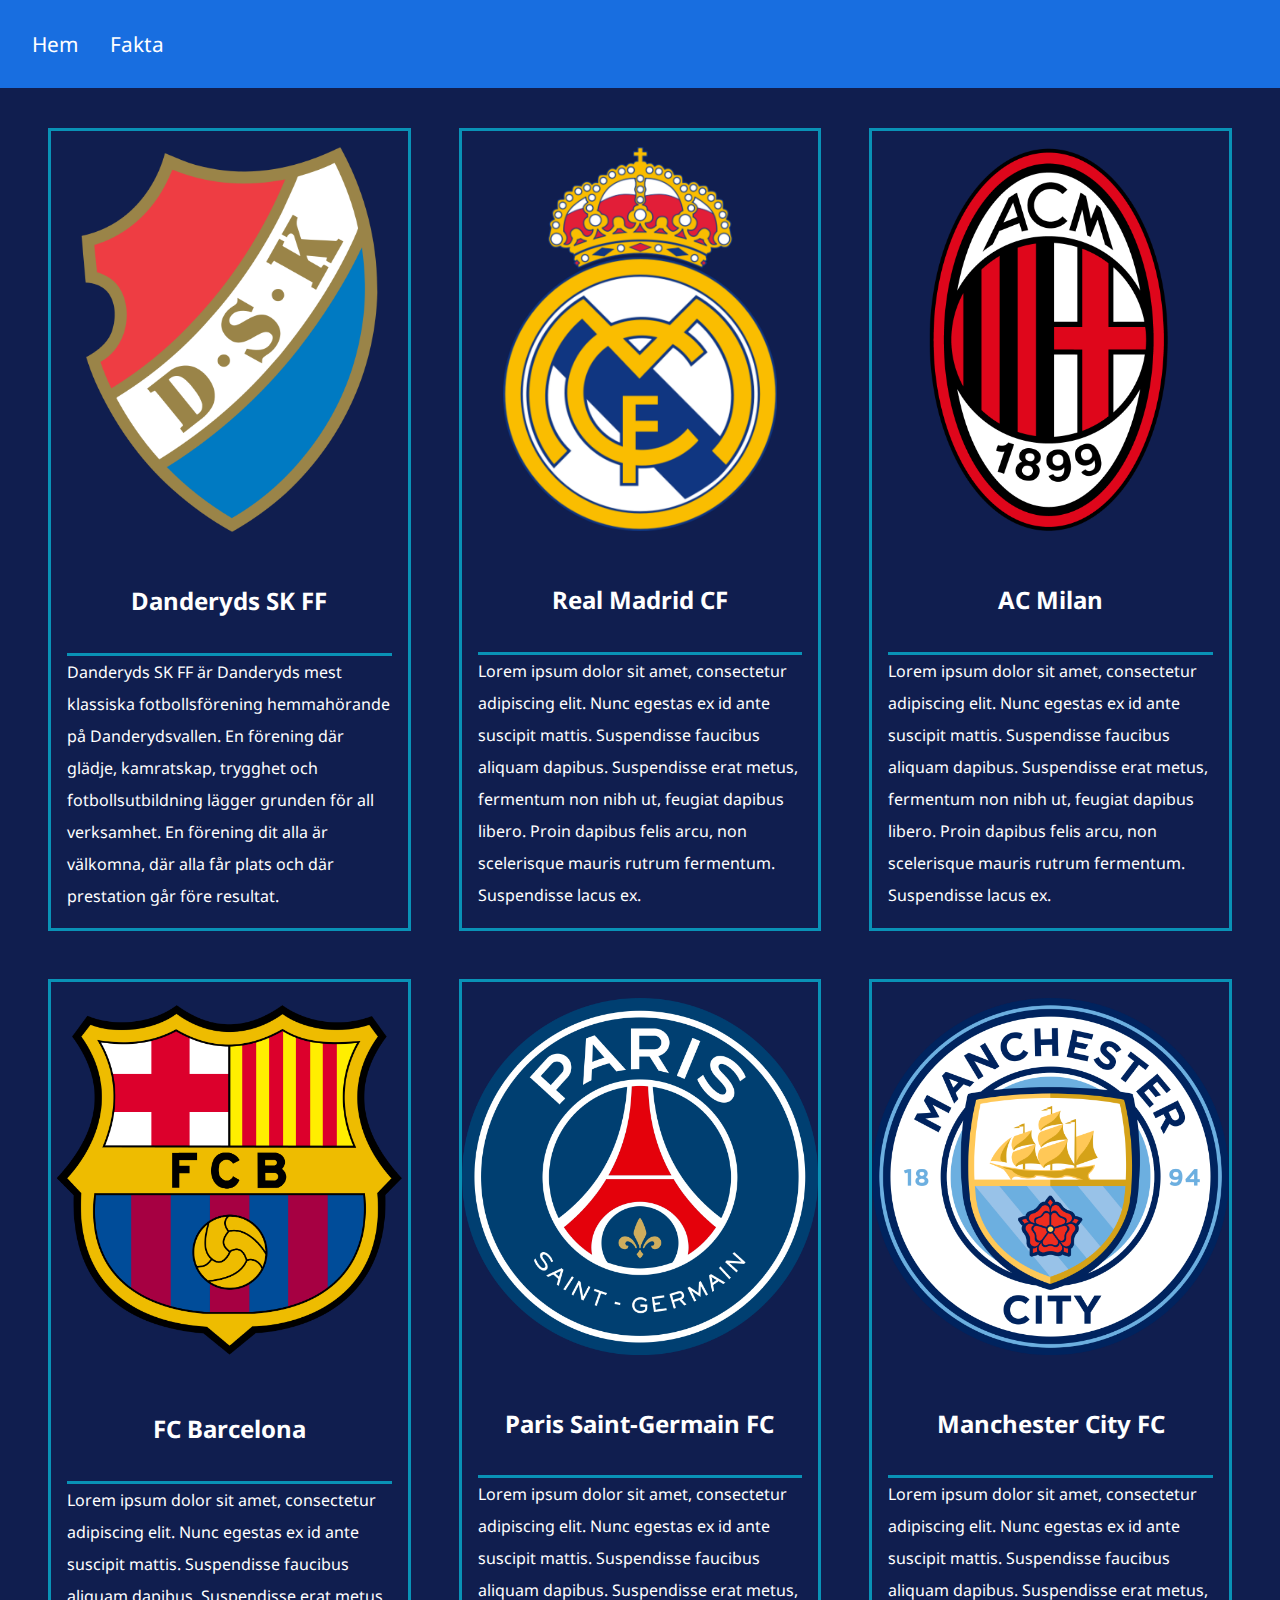
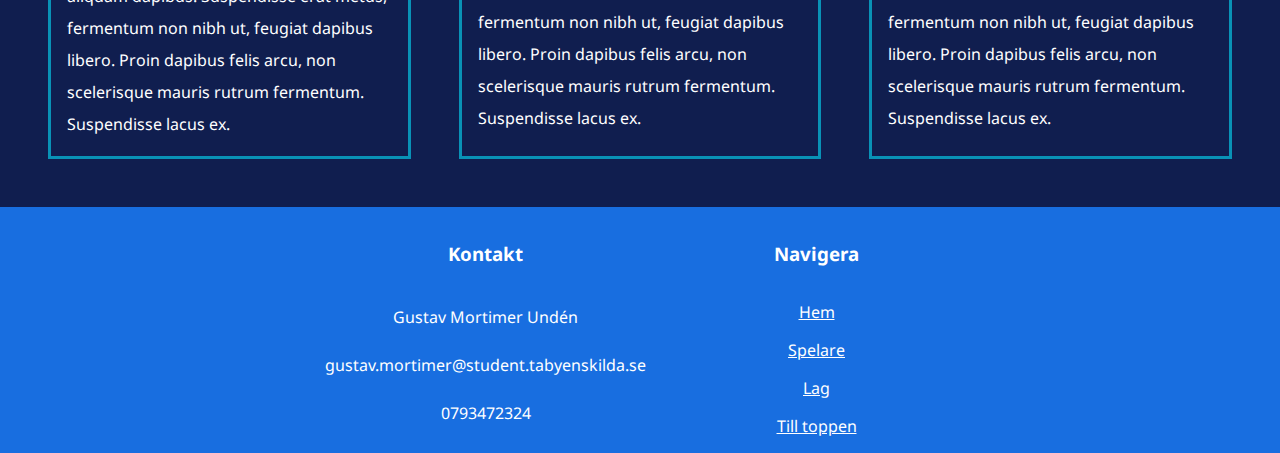
==== lag.html @ 2da06d67 "hvj" ====
<!DOCTYPE html>
<html lang="sv" >
  <head>
    <meta charset="utf-8">
    <meta name="viewport" content="width=device-width, initial-scale=1">
    <link rel="stylesheet" type="text/css" href="css/style.css">
    <link rel="stylesheet" type="text/css" href="css/grid.css">
    <link rel="icon" href="img/fotboll.png">
    <link rel="preconnect" href="https://fonts.googleapis.com">
    <link rel="preconnect" href="https://fonts.gstatic.com" crossorigin>
    <link href="https://fonts.googleapis.com/css2?family=Noto+Sans&display=swap" rel="stylesheet">
    <title>Fotboll</title>
  </head>

<body>
  <div id="top"></div>
  <header>
    <ul>
      <li><a href="index.html">Hem</a></li>
      <li class="dropdown">
        <a href="javascript:void(0)" class="dropbtn">Fakta</a>
        <div class="dropdown-content">
          <a href="spelare.html">Spelare</a>
          <a href="lag.html">Lag</a>
        </div>
      </li>
    </ul>
  </header>
  <div class="container2">
    <div><a href="https://www.svenskalag.se/dsk-fotboll"> <img src="img/dsk.png" alt="" class="center" class"bilder"></a>
    <h2>Danderyds SK FF</h2>
    <p>Danderyds SK FF är Danderyds mest klassiska fotbollsförening hemmahörande på Danderydsvallen. En förening där glädje, kamratskap, trygghet och fotbollsutbildning lägger grunden för all verksamhet. En förening dit alla är välkomna, där alla får plats och där prestation går före resultat. </p></div>

    <div><a href="https://www.realmadrid.com/"> <img src="img/realmadrid.png" title="CC BY-SA 4.0" alt="" id="real" class="center" class"bilder"></a>
    <h2>Real Madrid CF</h2>
    <p>Lorem ipsum dolor sit amet, consectetur adipiscing elit. Nunc egestas ex id ante suscipit mattis. Suspendisse faucibus aliquam dapibus. Suspendisse erat metus, fermentum non nibh ut, feugiat dapibus libero. Proin dapibus felis arcu, non scelerisque mauris rutrum fermentum. Suspendisse lacus ex.</p></div>

    <div><a href="https://www.acmilan.com/en"> <img src="img/milan.png" alt="" id="milan" class="center"></a>
    <h2>AC Milan</h2>
    <p>Lorem ipsum dolor sit amet, consectetur adipiscing elit. Nunc egestas ex id ante suscipit mattis. Suspendisse faucibus aliquam dapibus. Suspendisse erat metus, fermentum non nibh ut, feugiat dapibus libero. Proin dapibus felis arcu, non scelerisque mauris rutrum fermentum. Suspendisse lacus ex.</p></div>

    <div><a href="https://www.fcbarcelona.com/en/"> <img src="img/barcelona.png" alt=""  class="center"></a>
    <h2>FC Barcelona</h2>
    <p>Lorem ipsum dolor sit amet, consectetur adipiscing elit. Nunc egestas ex id ante suscipit mattis. Suspendisse faucibus aliquam dapibus. Suspendisse erat metus, fermentum non nibh ut, feugiat dapibus libero. Proin dapibus felis arcu, non scelerisque mauris rutrum fermentum. Suspendisse lacus ex.</p></div>


    <div><a href="https://en.psg.fr/"> <img src="img/psg.png" alt=""  class="center" class"bilder"></a>
    <h2>Paris Saint-Germain FC</h2>
    <p>Lorem ipsum dolor sit amet, consectetur adipiscing elit. Nunc egestas ex id ante suscipit mattis. Suspendisse faucibus aliquam dapibus. Suspendisse erat metus, fermentum non nibh ut, feugiat dapibus libero. Proin dapibus felis arcu, non scelerisque mauris rutrum fermentum. Suspendisse lacus ex.</p></div>

    <div><a href="https://www.mancity.com/"> <img src="img/city.png" alt=""  class="center" class"bilder"></a>
    <h2>Manchester City FC</h2>
    <p>Lorem ipsum dolor sit amet, consectetur adipiscing elit. Nunc egestas ex id ante suscipit mattis. Suspendisse faucibus aliquam dapibus. Suspendisse erat metus, fermentum non nibh ut, feugiat dapibus libero. Proin dapibus felis arcu, non scelerisque mauris rutrum fermentum. Suspendisse lacus ex.</p></div>
  </div>

  <div class="footer">
    <div class="kontakt">
      <h3>Kontakt</h3>
      <p>Gustav Mortimer Undén</p>
      <p>gustav.mortimer@student.tabyenskilda.se</p>
      <p>0793472324</p>
    </div>

    <div class="navigera">
      <h3>Navigera</h3>
      <a href="index.html">Hem</a>
      <a href="spelare.html">Spelare</a>
      <a href="lag.html">Lag</a>
      <a href="#top">Till toppen</a>
    </div>

  </div>
</body>
---- css/style.css ----
body{
  padding: 0;
  margin: 0;
  background-color: rgb(16, 30, 79);
  font-family: 'Noto Sans', sans-serif;
}

header{
  background-color: rgb(24, 110, 224);
  margin-bottom: 1rem;
  display: block;
  position: fixed;
  width: 100%;
  text-align: center;
  font-size: 1.3rem;
}

h1, h2{
  color: white;
  padding: 1rem;
  text-align: center;
}

p{
  color: white;
  margin: 1rem;
  line-height: 2rem;
  font-size: 1rem;
}

h3{
  color: white;
  padding: 1rem;
}

a{
  color: white;
}

.bilder{
  width: 100%;
}

/*Styling för index.html*/
.container{
  padding: 1rem;
  padding-top: 8rem;
}

.container > .intro{
  background-color: rgba(0, 0, 0, 0.26)
}


/*Styling för lag.html*/
.container2, .container3{
  padding: 3rem;
  padding-top: 8rem;
}

.container2 > div:hover{
  background-color: rgb(255, 255, 255, 0.2);
}


.container2 > div > a > img{
  width: 100%;
}

.container2 > div > p{
  border-top: solid;
  border-color: rgb(9, 146, 182);
  border-width: 0.2rem;
}

.container2 > div{
  border: solid;
  border-color: rgb(9, 146, 182);
  border-width: 0.2rem;
}

.center{
  display: block;
  margin: auto;
  padding-top: 1rem;
  padding-bottom: 1rem;
  width: 50%;
}

#real{
  width: 77%;
}

#milan{
  width: 68%;
}

/*Styling för spelare.html*/
#zlatan, #lustig{
  width: 100%;
}

.zlatantext{
  background-color: rgba(0, 0, 0, 0.26);
  margin: 0;
  padding: 2rem;
}

.lustigtext{
  background-color: rgba(0, 0, 0, 0.26);
  margin: 0;
  padding: 2rem;
}

/*Styling för menu*/

ul {
  list-style-type: none;
  margin: 0;
  padding: 1rem;
  overflow: hidden;
}

li {
  float: left;
  color: white;
}

li a, .dropbtn {
  display: inline-block;
  color: white;
  text-align: center;
  padding: 14px 16px;
  text-decoration: none;
}

li a:hover, .dropdown:hover .dropbtn {
  background-color: rgb(24, 110, 200);
}

li.dropdown {
  display: inline-block;
}

.dropdown-content {
  display: none;
  position: absolute;
  background-color: white;
  min-width: 160px;
  box-shadow: 0px 8px 1px 0px rgba(0,0,0,0.2);
  z-index: 1;
}

.dropdown-content a {
  color: black;
  padding: 12px 16px;
  text-decoration: none;
  display: block;
  text-align: left;
}

.dropdown-content a:hover{
  background-color: #f1f1f1;
}

.dropdown:hover .dropdown-content {
  display: block;
}

/*styling för bildspel*/
.slideshow-container {
  max-width: 1000px;
  position: relative;
  margin: auto;
}

/*Gömmer bilderna*/
.mySlides {
  display: none;
}

/*knapparna som byter bild*/
.prev, .next {
  cursor: pointer;
  position: absolute;
  top: 50%;
  width: auto;
  margin-top: -22px;
  padding: 16px;
  color: white;
  font-weight: bold;
  font-size: 18px;
  transition: 0.6s ease;
  border-radius: 0 3px 3px 0;
  user-select: none;
}

/* positionerar "next" knappen till höger */
.next {
  right: 0;
  border-radius: 3px 0 0 3px;
}

/* hover effekt för knapparna */
.prev:hover, .next:hover {
  background-color: rgba(0,0,0,0.8);
}

/* bildtexterna */
.text {
  color: #f2f2f2;
  font-size: 15px;
  padding: 8px 12px;
  position: absolute;
  bottom: 8px;
  width: 100%;
  text-align: center;
}

/* nummer texterna */
.numbertext {
  color: #f2f2f2;
  font-size: 12px;
  padding: 8px 12px;
  position: absolute;
  top: 0;
}


.active, .dot:hover {
  background-color: #717171;
}

/* Gör att bilderna fadear */
.fade {
  animation-name: fade;
  animation-duration: 1.5s;
}

@keyframes fade {
  from {opacity: .4}
  to {opacity: 1}
}

/*Footer*/

.footer{
  background-color: rgb(24, 110, 224);
  position: sticky;
  width: 100%;
  z-index: 3;
  padding: 0;
  text-align: center;
}

.footer > a{
  padding: 1rem;
  padding-bottom: 0;
}

.footer > .navigera > a{
  display: block;
  margin: 1rem;¨
  text-align: center;
}
---- css/grid.css ----
header{
  grid-column: 1/-1;
  z-index: 2;
}

.container{
  display: grid;
  grid-template-columns: repeat(12, 1fr);
  grid-auto-rows: auto;
  grid-row-gap: 3rem;
}

.container > .intro{
  grid-column: 6/-1;
  grid-row: 1/2;
}

.container2{
  display: grid;
  grid-template-columns: repeat(3,1fr);
  grid-template-rows: repeat(auto-fit, minmax(1fr));
  grid-gap: 3rem;
}

.container3{
  display: grid;
  grid-row-gap: 3rem;
  grid-template-columns: repeat(3, 1fr);
  grid-template-rows: repeat(auto-fit, minmax(1fr));
}

.footer{
  display: grid;
  grid-template-columns: repeat(4, 1fr);
}

.kontakt{
  grid-column: 2/3;
}

.navigera{
  grid-column: 3/4;
}

#zlatan{
  grid-column:1/2;
}

#lustig{
  grid-column: 3/-1;
  grid-row: 2/3;
}

.lustigtext{
  grid-column: 1/3;
  grid-row: 2/3;
}

.zlatantext{
  grid-column: 2/-1;
  grid-row: 1/2;
}

.slideshow-container{
  grid-column: 1/6;
  grid-row: 1/2;
  z-index: 1;
}



@media only screen and (max-width: 750px){
  .container2 {display: grid;
  grid-template-columns: 1fr 1fr;}
  .container3 {display: grid;
  grid-template-columns: 1fr;
  }
  .zlatantext{
    grid-row: 2/3;
    grid-column: 1/2;
  }
  #lustig{
    grid-row: 3/4;
    grid-column: 1/2;
  }
  .lustigtext{
    grid-row: 4/5;
  }
}

@media only screen and (max-width: 490px){
  .container2 {display: grid;
  grid-template-columns: 1fr;}
}

@media only screen and (max-width: 900px){
  .container {display: grid;
  grid-template-columns: 1fr;}
  .slideshow-container{
    grid-row: 2/3;
  }
  .footer{
    display: grid;
    grid-template-columns: 1fr;
  }
  .kontakt{
    grid-column: 1/2;
    grid-row: 1/2;
  }
  .navigera{
    grid-column: 1/2;
    grid-row: 2/3;
  }
}
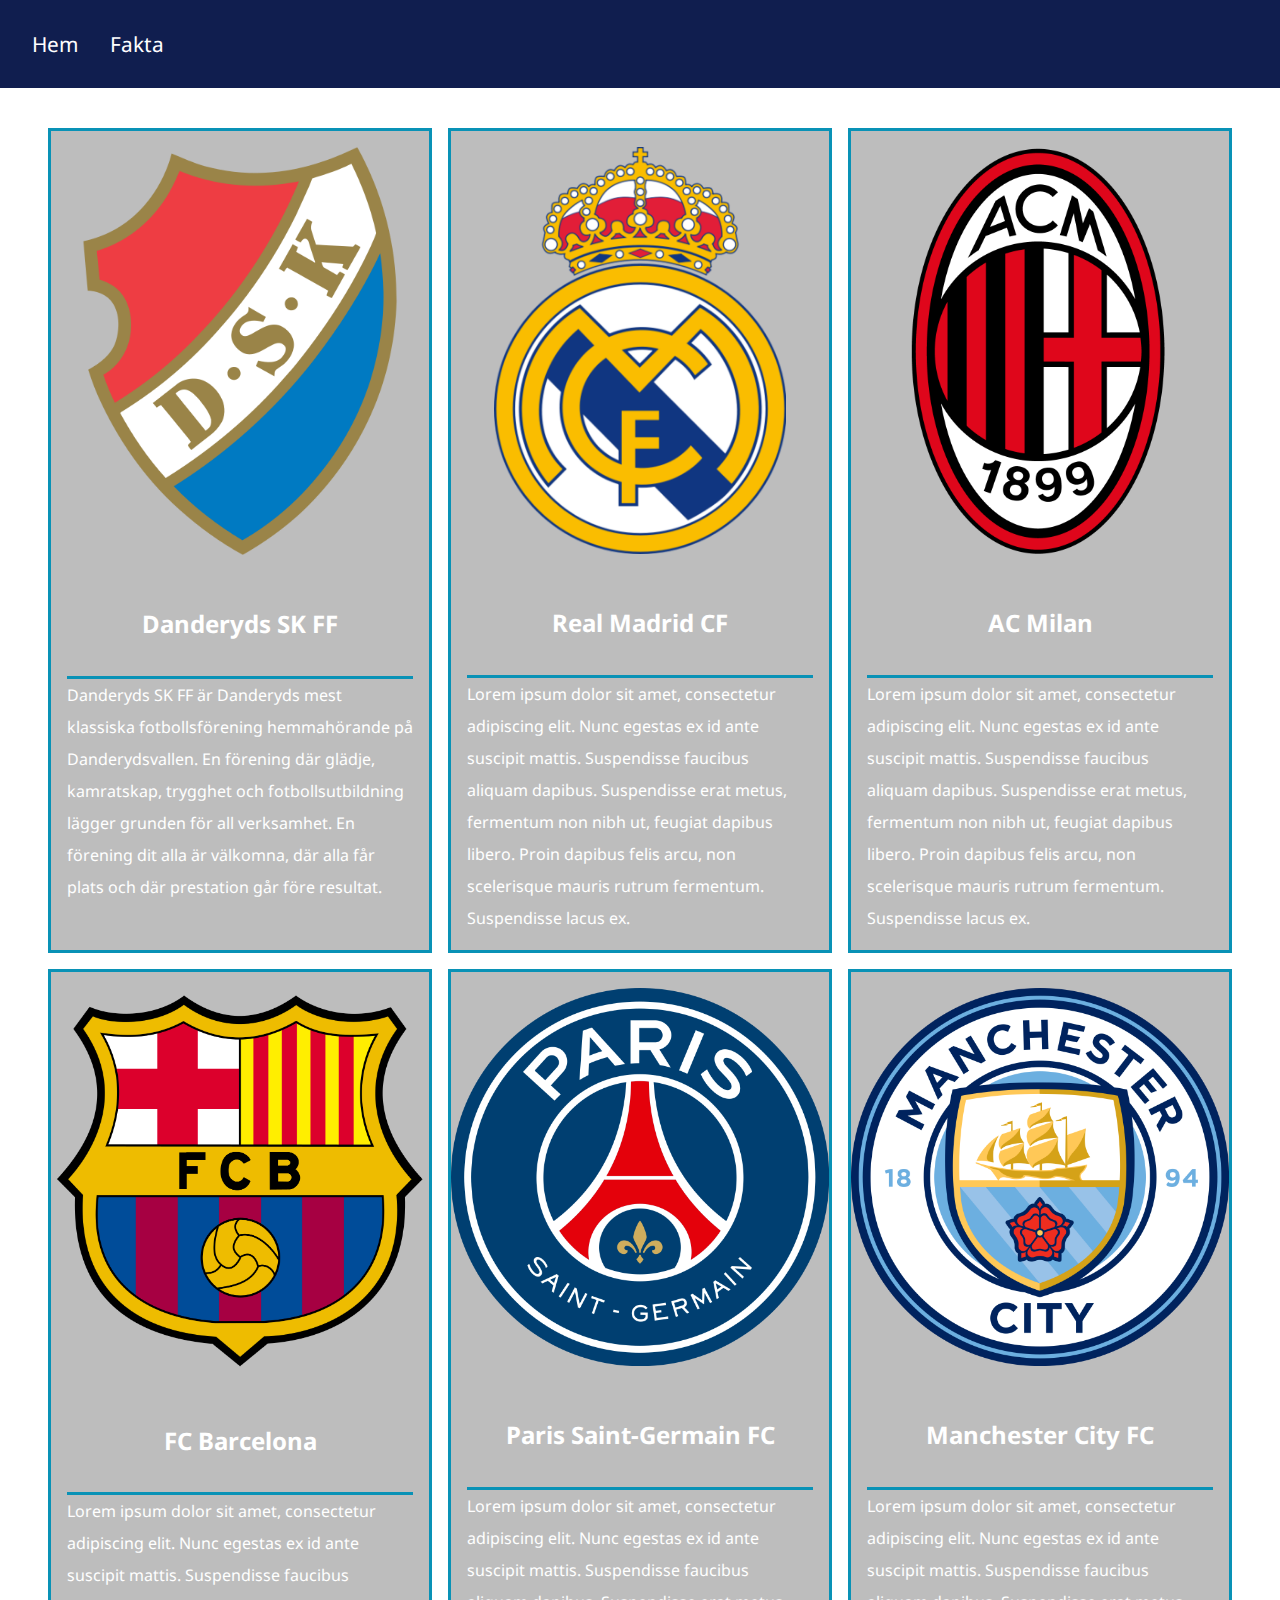
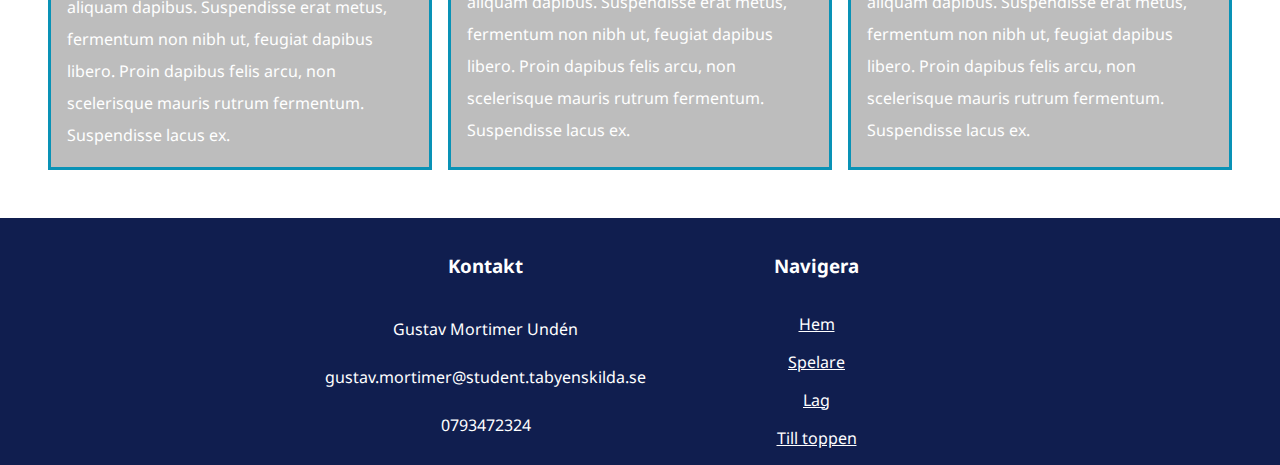
==== commit e5cfa65b: "grid-gap + padding" ====
--- a/lag.html
+++ b/lag.html
@@ -35,7 +35,7 @@
     <h2>Real Madrid CF</h2>
     <p>Lorem ipsum dolor sit amet, consectetur adipiscing elit. Nunc egestas ex id ante suscipit mattis. Suspendisse faucibus aliquam dapibus. Suspendisse erat metus, fermentum non nibh ut, feugiat dapibus libero. Proin dapibus felis arcu, non scelerisque mauris rutrum fermentum. Suspendisse lacus ex.</p></div>
 
-    <div><a href="https://www.acmilan.com/en"> <img src="img/milan.png" alt="" id="milan" class="center"></a>
+    <div><a href="https://www.acmilan.com/en"> <img src="img/milan.png" alt=""  title="Associazione Calcio Milan - CC BY-SA 4.0" id="milan" class="center"></a>
     <h2>AC Milan</h2>
     <p>Lorem ipsum dolor sit amet, consectetur adipiscing elit. Nunc egestas ex id ante suscipit mattis. Suspendisse faucibus aliquam dapibus. Suspendisse erat metus, fermentum non nibh ut, feugiat dapibus libero. Proin dapibus felis arcu, non scelerisque mauris rutrum fermentum. Suspendisse lacus ex.</p></div>
 
@@ -60,7 +60,6 @@
       <p>gustav.mortimer@student.tabyenskilda.se</p>
       <p>0793472324</p>
     </div>
-
     <div class="navigera">
       <h3>Navigera</h3>
       <a href="index.html">Hem</a>
--- a/css/style.css
+++ b/css/style.css
@@ -1,12 +1,12 @@
 body{
   padding: 0;
   margin: 0;
+  background-color: white;
+  font-family: 'Noto Sans', sans-serif;
+}
+
+header{
   background-color: rgb(16, 30, 79);
-  font-family: 'Noto Sans', sans-serif;
-}
-
-header{
-  background-color: rgb(24, 110, 224);
   margin-bottom: 1rem;
   display: block;
   position: fixed;
@@ -49,122 +49,6 @@
 
 .container > .intro{
   background-color: rgba(0, 0, 0, 0.26)
-}
-
-
-/*Styling för lag.html*/
-.container2, .container3{
-  padding: 3rem;
-  padding-top: 8rem;
-}
-
-.container2 > div:hover{
-  background-color: rgb(255, 255, 255, 0.2);
-}
-
-
-.container2 > div > a > img{
-  width: 100%;
-}
-
-.container2 > div > p{
-  border-top: solid;
-  border-color: rgb(9, 146, 182);
-  border-width: 0.2rem;
-}
-
-.container2 > div{
-  border: solid;
-  border-color: rgb(9, 146, 182);
-  border-width: 0.2rem;
-}
-
-.center{
-  display: block;
-  margin: auto;
-  padding-top: 1rem;
-  padding-bottom: 1rem;
-  width: 50%;
-}
-
-#real{
-  width: 77%;
-}
-
-#milan{
-  width: 68%;
-}
-
-/*Styling för spelare.html*/
-#zlatan, #lustig{
-  width: 100%;
-}
-
-.zlatantext{
-  background-color: rgba(0, 0, 0, 0.26);
-  margin: 0;
-  padding: 2rem;
-}
-
-.lustigtext{
-  background-color: rgba(0, 0, 0, 0.26);
-  margin: 0;
-  padding: 2rem;
-}
-
-/*Styling för menu*/
-
-ul {
-  list-style-type: none;
-  margin: 0;
-  padding: 1rem;
-  overflow: hidden;
-}
-
-li {
-  float: left;
-  color: white;
-}
-
-li a, .dropbtn {
-  display: inline-block;
-  color: white;
-  text-align: center;
-  padding: 14px 16px;
-  text-decoration: none;
-}
-
-li a:hover, .dropdown:hover .dropbtn {
-  background-color: rgb(24, 110, 200);
-}
-
-li.dropdown {
-  display: inline-block;
-}
-
-.dropdown-content {
-  display: none;
-  position: absolute;
-  background-color: white;
-  min-width: 160px;
-  box-shadow: 0px 8px 1px 0px rgba(0,0,0,0.2);
-  z-index: 1;
-}
-
-.dropdown-content a {
-  color: black;
-  padding: 12px 16px;
-  text-decoration: none;
-  display: block;
-  text-align: left;
-}
-
-.dropdown-content a:hover{
-  background-color: #f1f1f1;
-}
-
-.dropdown:hover .dropdown-content {
-  display: block;
 }
 
 /*styling för bildspel*/
@@ -213,7 +97,6 @@
   padding: 8px 12px;
   position: absolute;
   bottom: 8px;
-  width: 100%;
   text-align: center;
 }
 
@@ -226,11 +109,6 @@
   top: 0;
 }
 
-
-.active, .dot:hover {
-  background-color: #717171;
-}
-
 /* Gör att bilderna fadear */
 .fade {
   animation-name: fade;
@@ -242,10 +120,128 @@
   to {opacity: 1}
 }
 
+/*Styling för lag.html*/
+.container2, .container3{
+  padding: 3rem;
+  padding-top: 8rem;
+}
+
+.container2 > div:hover{
+  background-color: rgba(0, 0, 0, 0.12);
+}
+
+
+.container2 > div > a > img{
+  width: 100%;
+}
+
+.container2 > div > p{
+  border-top: solid;
+  border-color: rgb(9, 146, 182);
+  border-width: 0.2rem;
+}
+
+.container2 > div{
+  border: solid;
+  border-color: rgb(9, 146, 182);
+  border-width: 0.2rem;
+  background-color: rgba(0, 0, 0, 0.26);
+}
+
+.center{
+  display: block;
+  margin: auto;
+  padding-top: 1rem;
+  padding-bottom: 1rem;
+  width: 50%;
+}
+
+#real{
+  width: 77%;
+}
+
+#milan{
+  width: 68%;
+}
+
+/*Styling för spelare.html*/
+#zlatan, #lustig{
+  width: 100%;
+}
+
+.zlatantext{
+  background-color: rgba(0, 0, 0, 0.26);
+  margin: 0;
+  padding: 2rem;
+}
+
+.lustigtext{
+  background-color: rgba(0, 0, 0, 0.26);
+  margin: 0;
+  padding: 2rem;
+}
+
+/*Styling för menu*/
+
+ul {
+  list-style-type: none;
+  margin: 0;
+  padding: 1rem;
+  overflow: hidden;
+}
+
+li {
+  float: left;
+  color: white;
+}
+
+li a, .dropbtn {
+  display: inline-block;
+  color: white;
+  text-align: center;
+  padding: 14px 16px;
+  text-decoration: none;
+}
+
+li a:hover, .dropdown:hover .dropbtn {
+  background-color: rgb(24, 110, 200);
+}
+
+li.dropdown {
+  display: inline-block;
+}
+
+.dropdown-content {
+  display: none;
+  position: absolute;
+  background-color: white;
+  min-width: 160px;
+  box-shadow: 0px 8px 1px 0px rgba(0,0,0,0.2);
+  z-index: 1;
+}
+
+.dropdown-content a {
+  color: black;
+  padding: 12px 16px;
+  text-decoration: none;
+  display: block;
+  text-align: left;
+}
+
+.dropdown-content a:hover{
+  background-color: #f1f1f1;
+}
+
+.dropdown:hover .dropdown-content {
+  display: block;
+}
+
+
+
 /*Footer*/
 
 .footer{
-  background-color: rgb(24, 110, 224);
+  background-color: rgb(16, 30, 79);
   position: sticky;
   width: 100%;
   z-index: 3;
--- a/css/grid.css
+++ b/css/grid.css
@@ -19,7 +19,7 @@
   display: grid;
   grid-template-columns: repeat(3,1fr);
   grid-template-rows: repeat(auto-fit, minmax(1fr));
-  grid-gap: 3rem;
+  grid-gap: 1rem;
 }
 
 .container3{
@@ -68,16 +68,23 @@
 }
 
 
-
 @media only screen and (max-width: 750px){
   .container2 {display: grid;
-  grid-template-columns: 1fr 1fr;}
+  grid-template-columns: 1fr 1fr;
+  padding: 1rem;
+  padding-top: 8rem;
+  grid-gap: 1rem;
+  }
   .container3 {display: grid;
   grid-template-columns: 1fr;
+  grid-row-gap: 1rem;
+  padding: 1.5rem;
+  padding-top: 8rem;
   }
   .zlatantext{
     grid-row: 2/3;
     grid-column: 1/2;
+    padding: 0;
   }
   #lustig{
     grid-row: 3/4;
@@ -85,12 +92,16 @@
   }
   .lustigtext{
     grid-row: 4/5;
+    padding: 0;
   }
 }
 
 @media only screen and (max-width: 490px){
   .container2 {display: grid;
-  grid-template-columns: 1fr;}
+  grid-template-columns: 1fr;
+  padding: 1rem;
+  padding-top: 8rem;}
+
 }
 
 @media only screen and (max-width: 900px){
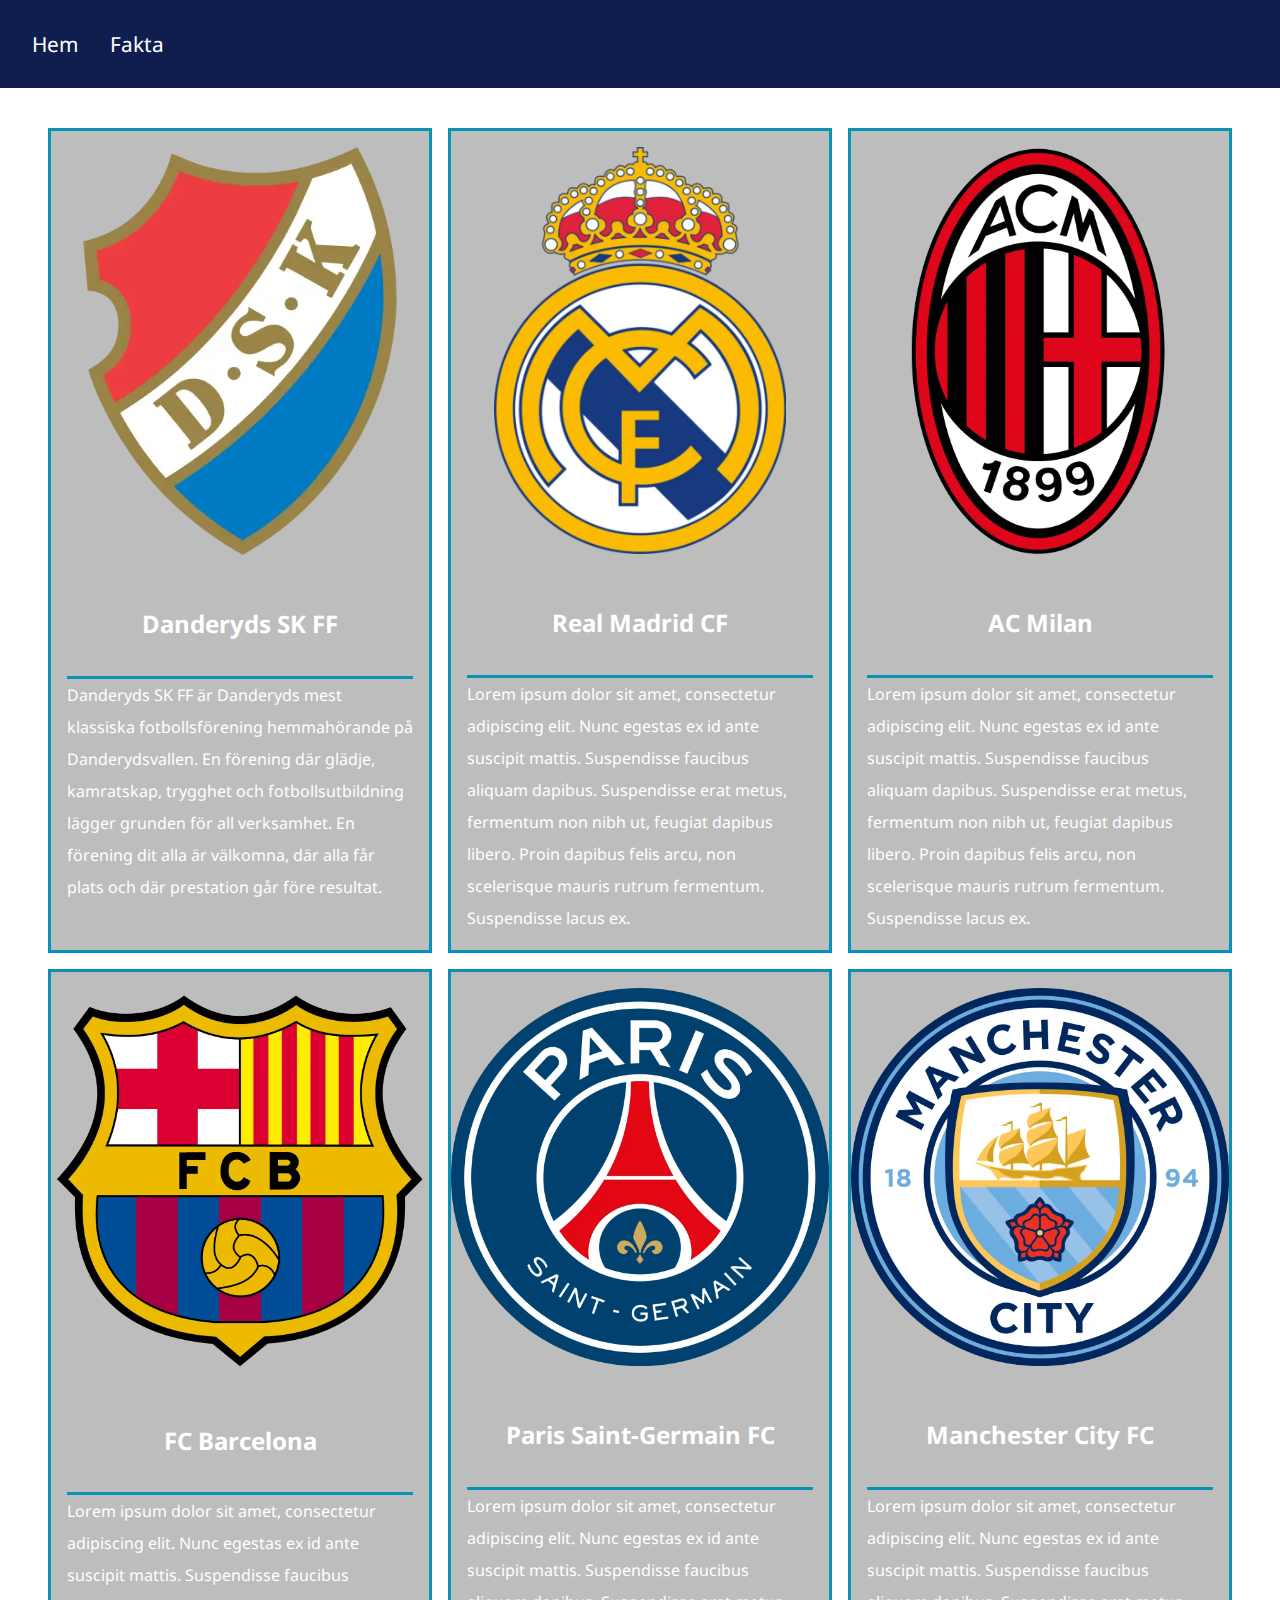
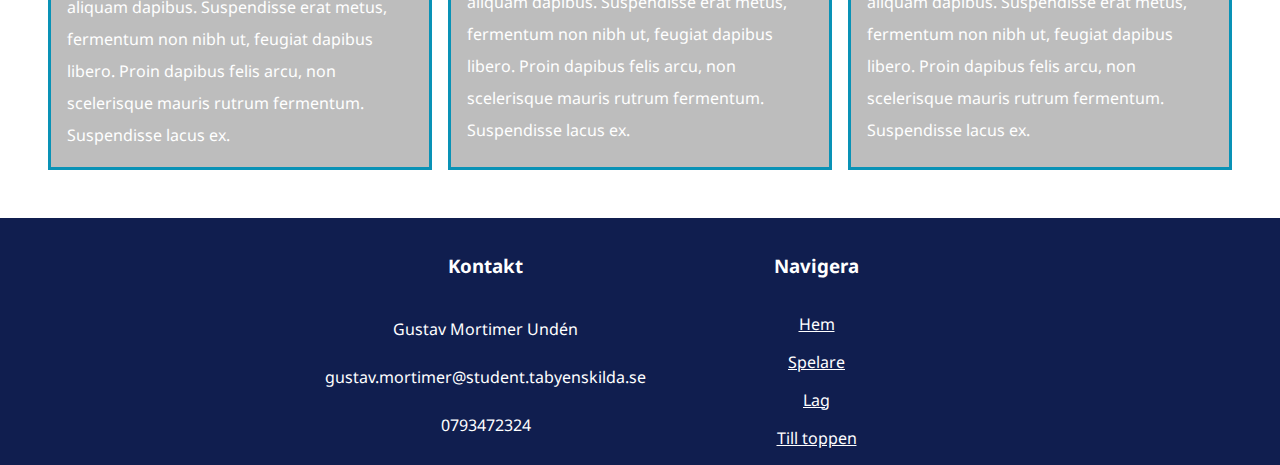
==== commit 68fd06dc: "webp" ====
--- a/lag.html
+++ b/lag.html
@@ -5,7 +5,7 @@
     <meta name="viewport" content="width=device-width, initial-scale=1">
     <link rel="stylesheet" type="text/css" href="css/style.css">
     <link rel="stylesheet" type="text/css" href="css/grid.css">
-    <link rel="icon" href="img/fotboll.png">
+    <link rel="icon" href="img/fotboll.webp">
     <link rel="preconnect" href="https://fonts.googleapis.com">
     <link rel="preconnect" href="https://fonts.gstatic.com" crossorigin>
     <link href="https://fonts.googleapis.com/css2?family=Noto+Sans&display=swap" rel="stylesheet">
@@ -14,6 +14,7 @@
 
 <body>
   <div id="top"></div>
+  <!--Header med dropdown-meny samt länk till startsidan-->
   <header>
     <ul>
       <li><a href="index.html">Hem</a></li>
@@ -26,33 +27,35 @@
       </li>
     </ul>
   </header>
+
+  <!--Container med divs innehållande bild på fotbollsklubb, länk till respektive hemsida, rubrik och text till klubben-->
   <div class="container2">
-    <div><a href="https://www.svenskalag.se/dsk-fotboll"> <img src="img/dsk.png" alt="" class="center" class"bilder"></a>
+    <div><a href="https://www.svenskalag.se/dsk-fotboll"> <img src="img/dsk.webp" alt="Danderds SK FF logo" class="center"></a>
     <h2>Danderyds SK FF</h2>
     <p>Danderyds SK FF är Danderyds mest klassiska fotbollsförening hemmahörande på Danderydsvallen. En förening där glädje, kamratskap, trygghet och fotbollsutbildning lägger grunden för all verksamhet. En förening dit alla är välkomna, där alla får plats och där prestation går före resultat. </p></div>
 
-    <div><a href="https://www.realmadrid.com/"> <img src="img/realmadrid.png" title="CC BY-SA 4.0" alt="" id="real" class="center" class"bilder"></a>
+    <div><a href="https://www.realmadrid.com/"> <img src="img/realmadrid.webp" title="CC BY-SA 4.0" alt="Real Madrid CF logo" id="real" class="center"></a>
     <h2>Real Madrid CF</h2>
     <p>Lorem ipsum dolor sit amet, consectetur adipiscing elit. Nunc egestas ex id ante suscipit mattis. Suspendisse faucibus aliquam dapibus. Suspendisse erat metus, fermentum non nibh ut, feugiat dapibus libero. Proin dapibus felis arcu, non scelerisque mauris rutrum fermentum. Suspendisse lacus ex.</p></div>
 
-    <div><a href="https://www.acmilan.com/en"> <img src="img/milan.png" alt=""  title="Associazione Calcio Milan - CC BY-SA 4.0" id="milan" class="center"></a>
+    <div><a href="https://www.acmilan.com/en"> <img src="img/milan.webp" alt="AC Milan logo"  title="Associazione Calcio Milan - CC BY-SA 4.0" id="milan" class="center"></a>
     <h2>AC Milan</h2>
     <p>Lorem ipsum dolor sit amet, consectetur adipiscing elit. Nunc egestas ex id ante suscipit mattis. Suspendisse faucibus aliquam dapibus. Suspendisse erat metus, fermentum non nibh ut, feugiat dapibus libero. Proin dapibus felis arcu, non scelerisque mauris rutrum fermentum. Suspendisse lacus ex.</p></div>
 
-    <div><a href="https://www.fcbarcelona.com/en/"> <img src="img/barcelona.png" alt=""  class="center"></a>
+    <div><a href="https://www.fcbarcelona.com/en/"> <img src="img/barcelona.webp" alt="FC Barcelona logo" class="center"></a>
     <h2>FC Barcelona</h2>
     <p>Lorem ipsum dolor sit amet, consectetur adipiscing elit. Nunc egestas ex id ante suscipit mattis. Suspendisse faucibus aliquam dapibus. Suspendisse erat metus, fermentum non nibh ut, feugiat dapibus libero. Proin dapibus felis arcu, non scelerisque mauris rutrum fermentum. Suspendisse lacus ex.</p></div>
 
-
-    <div><a href="https://en.psg.fr/"> <img src="img/psg.png" alt=""  class="center" class"bilder"></a>
+    <div><a href="https://en.psg.fr/"> <img src="img/psg.webp" alt="PSG logo" class="center"></a>
     <h2>Paris Saint-Germain FC</h2>
     <p>Lorem ipsum dolor sit amet, consectetur adipiscing elit. Nunc egestas ex id ante suscipit mattis. Suspendisse faucibus aliquam dapibus. Suspendisse erat metus, fermentum non nibh ut, feugiat dapibus libero. Proin dapibus felis arcu, non scelerisque mauris rutrum fermentum. Suspendisse lacus ex.</p></div>
 
-    <div><a href="https://www.mancity.com/"> <img src="img/city.png" alt=""  class="center" class"bilder"></a>
+    <div><a href="https://www.mancity.com/"> <img src="img/city.webp" alt="Manchester City FC logo" class="center"></a>
     <h2>Manchester City FC</h2>
     <p>Lorem ipsum dolor sit amet, consectetur adipiscing elit. Nunc egestas ex id ante suscipit mattis. Suspendisse faucibus aliquam dapibus. Suspendisse erat metus, fermentum non nibh ut, feugiat dapibus libero. Proin dapibus felis arcu, non scelerisque mauris rutrum fermentum. Suspendisse lacus ex.</p></div>
   </div>
 
+  <!--Footer innehållande kontaktuppgifter samt en extra menu att navigera i-->
   <div class="footer">
     <div class="kontakt">
       <h3>Kontakt</h3>
--- a/css/style.css
+++ b/css/style.css
@@ -47,8 +47,8 @@
   padding-top: 8rem;
 }
 
-.container > .intro{
-  background-color: rgba(0, 0, 0, 0.26)
+.intro{
+  background-color: rgba(0, 0, 0, 0.26);
 }
 
 /*styling för bildspel*/
@@ -90,7 +90,7 @@
   background-color: rgba(0,0,0,0.8);
 }
 
-/* bildtexterna */
+/* styling för bildtexterna */
 .text {
   color: #f2f2f2;
   font-size: 15px;
@@ -100,7 +100,7 @@
   text-align: center;
 }
 
-/* nummer texterna */
+/* stylear nummer texterna */
 .numbertext {
   color: #f2f2f2;
   font-size: 12px;
@@ -126,6 +126,7 @@
   padding-top: 8rem;
 }
 
+/*När man hovrar över länkarna (rutorna) så ljusas de upp*/
 .container2 > div:hover{
   background-color: rgba(0, 0, 0, 0.12);
 }
@@ -134,6 +135,7 @@
 .container2 > div > a > img{
   width: 100%;
 }
+
 
 .container2 > div > p{
   border-top: solid;
@@ -141,6 +143,7 @@
   border-width: 0.2rem;
 }
 
+/*Styling för lag rutorna, bakgrundsfärg samt borders*/
 .container2 > div{
   border: solid;
   border-color: rgb(9, 146, 182);
@@ -169,13 +172,7 @@
   width: 100%;
 }
 
-.zlatantext{
-  background-color: rgba(0, 0, 0, 0.26);
-  margin: 0;
-  padding: 2rem;
-}
-
-.lustigtext{
+.zlatantext, .lustigtext{
   background-color: rgba(0, 0, 0, 0.26);
   margin: 0;
   padding: 2rem;
@@ -237,8 +234,7 @@
 }
 
 
-
-/*Footer*/
+/*Styling footer*/
 
 .footer{
   background-color: rgb(16, 30, 79);
@@ -256,6 +252,5 @@
 
 .footer > .navigera > a{
   display: block;
-  margin: 1rem;¨
-  text-align: center;
-}
+  margin: 1rem;
+}
--- a/css/grid.css
+++ b/css/grid.css
@@ -1,8 +1,8 @@
 header{
-  grid-column: 1/-1;
   z-index: 2;
 }
 
+/*container för index.html*/
 .container{
   display: grid;
   grid-template-columns: repeat(12, 1fr);
@@ -15,20 +15,23 @@
   grid-row: 1/2;
 }
 
+/*container för lag.html*/
 .container2{
   display: grid;
   grid-template-columns: repeat(3,1fr);
-  grid-template-rows: repeat(auto-fit, minmax(1fr));
+  grid-template-rows: repeat(auto-fit, 1fr);
   grid-gap: 1rem;
 }
 
+/*container för spelare.html*/
 .container3{
   display: grid;
   grid-row-gap: 3rem;
   grid-template-columns: repeat(3, 1fr);
-  grid-template-rows: repeat(auto-fit, minmax(1fr));
+  grid-template-rows: repeat(auto-fit, 1fr);
 }
 
+/*grid för footern för att kunna placera kontaktuppgifter och navigera*/
 .footer{
   display: grid;
   grid-template-columns: repeat(4, 1fr);
@@ -61,13 +64,14 @@
   grid-row: 1/2;
 }
 
+/*Placerar bildspelet*/
 .slideshow-container{
   grid-column: 1/6;
   grid-row: 1/2;
   z-index: 1;
 }
 
-
+/*media query som bland annat gör att antalet kolumner blir 2st istället för 3st på lagsidan då sidan blir mindre än 750px*/
 @media only screen and (max-width: 750px){
   .container2 {display: grid;
   grid-template-columns: 1fr 1fr;
@@ -78,7 +82,7 @@
   .container3 {display: grid;
   grid-template-columns: 1fr;
   grid-row-gap: 1rem;
-  padding: 1.5rem;
+  padding: 1rem;
   padding-top: 8rem;
   }
   .zlatantext{
@@ -96,6 +100,7 @@
   }
 }
 
+/*Media query som gör att antalet kolumner blir 1st istället för 2st på lagsidan då sidan blir mindre än 490px*/
 @media only screen and (max-width: 490px){
   .container2 {display: grid;
   grid-template-columns: 1fr;
@@ -104,9 +109,16 @@
 
 }
 
+/*Media query som förändrar utseendet för index.html då sidan blir mindre än 900px*/
 @media only screen and (max-width: 900px){
   .container {display: grid;
-  grid-template-columns: 1fr;}
+  grid-template-columns: 1fr;
+  grid-row-gap: 1rem;
+  }
+  .container2{
+    padding: 1rem;
+    padding-top: 8rem;
+  }
   .slideshow-container{
     grid-row: 2/3;
   }
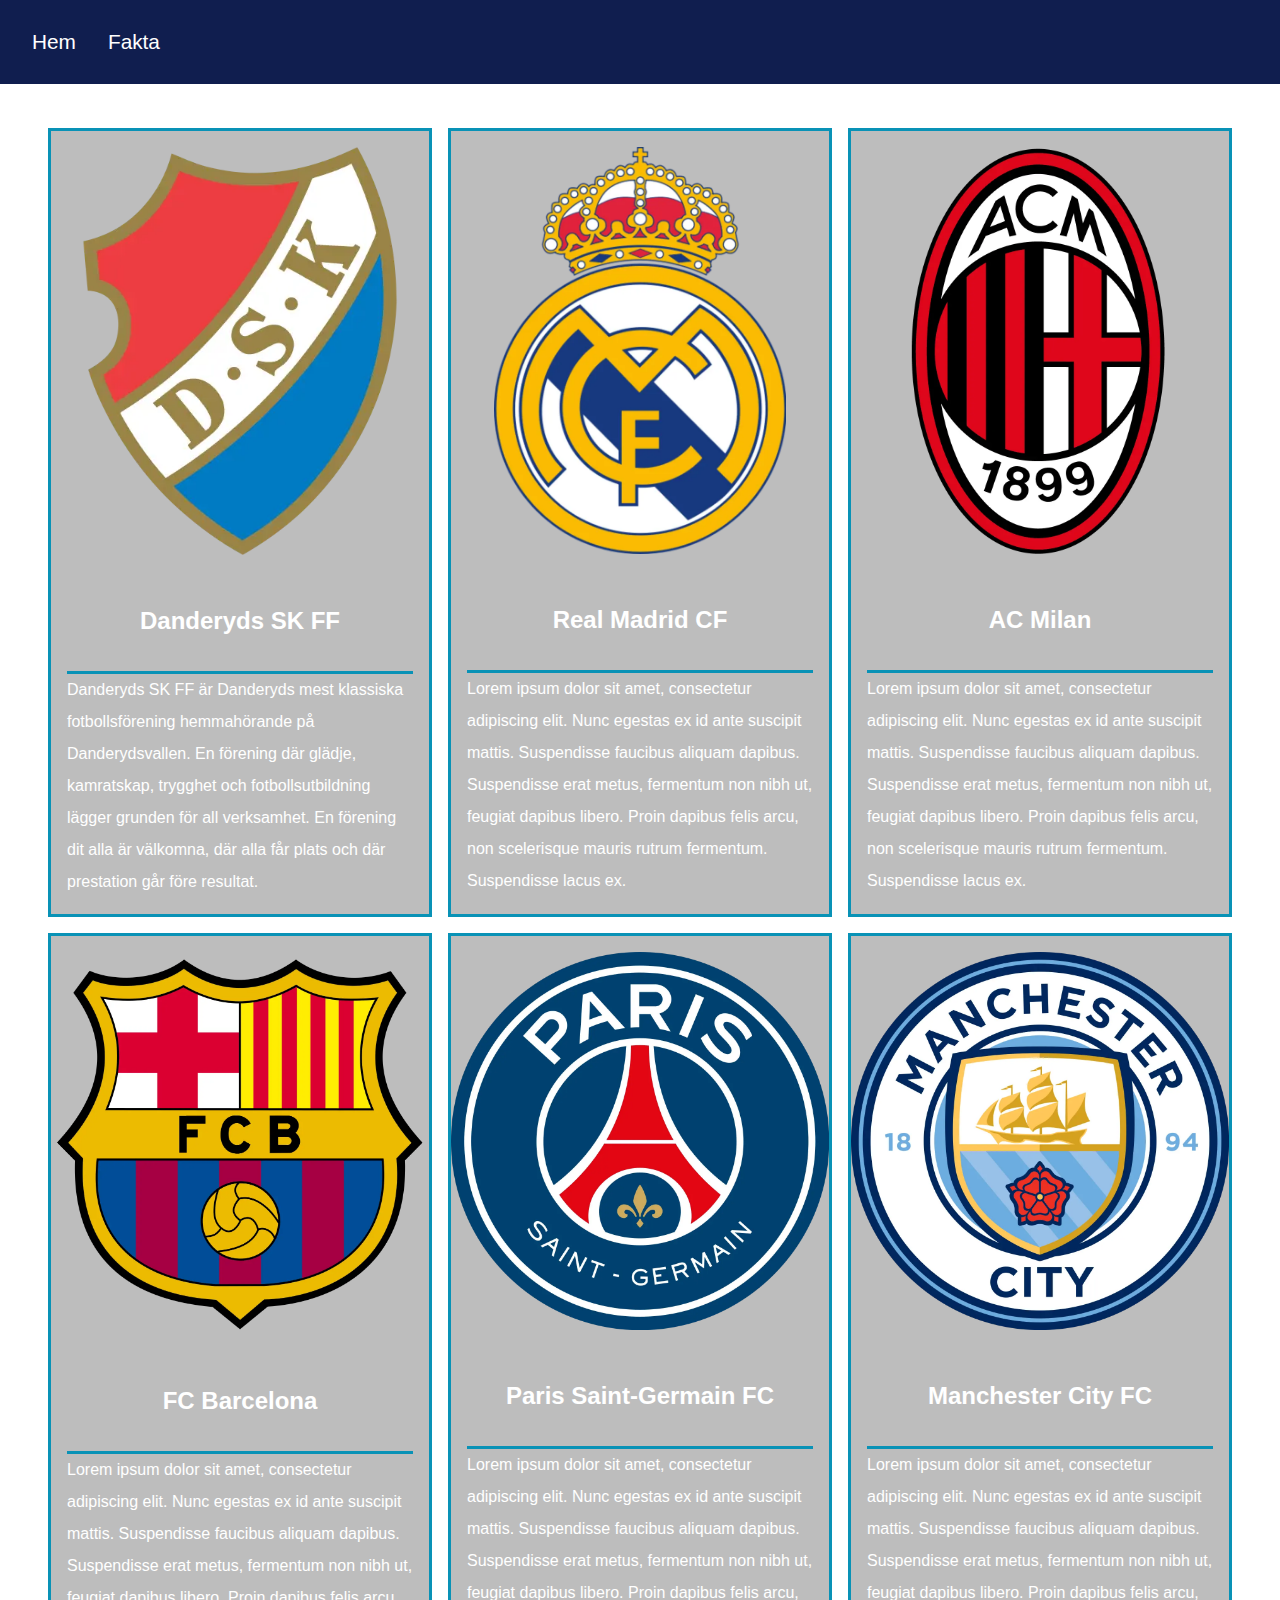
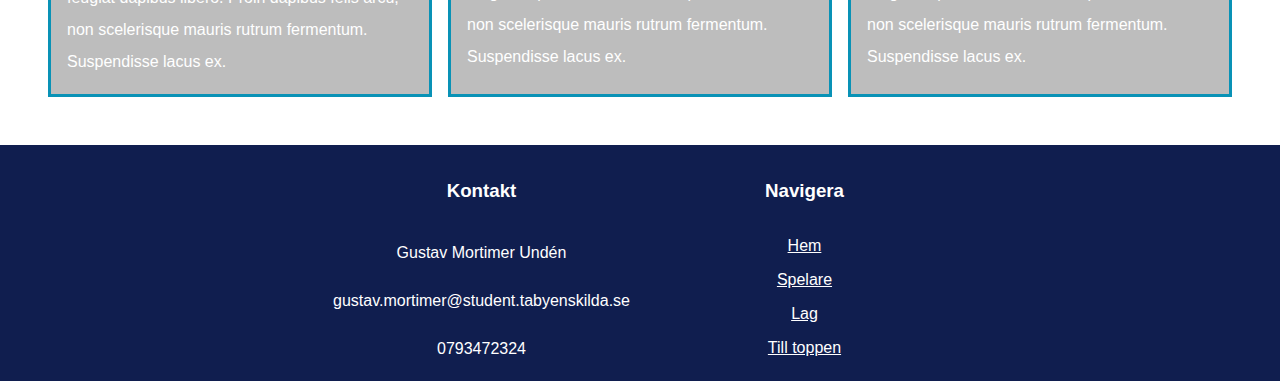
==== commit 1bc672e0: "-font" ====
--- a/lag.html
+++ b/lag.html
@@ -6,9 +6,6 @@
     <link rel="stylesheet" type="text/css" href="css/style.css">
     <link rel="stylesheet" type="text/css" href="css/grid.css">
     <link rel="icon" href="img/fotboll.webp">
-    <link rel="preconnect" href="https://fonts.googleapis.com">
-    <link rel="preconnect" href="https://fonts.gstatic.com" crossorigin>
-    <link href="https://fonts.googleapis.com/css2?family=Noto+Sans&display=swap" rel="stylesheet">
     <title>Fotboll</title>
   </head>
 
